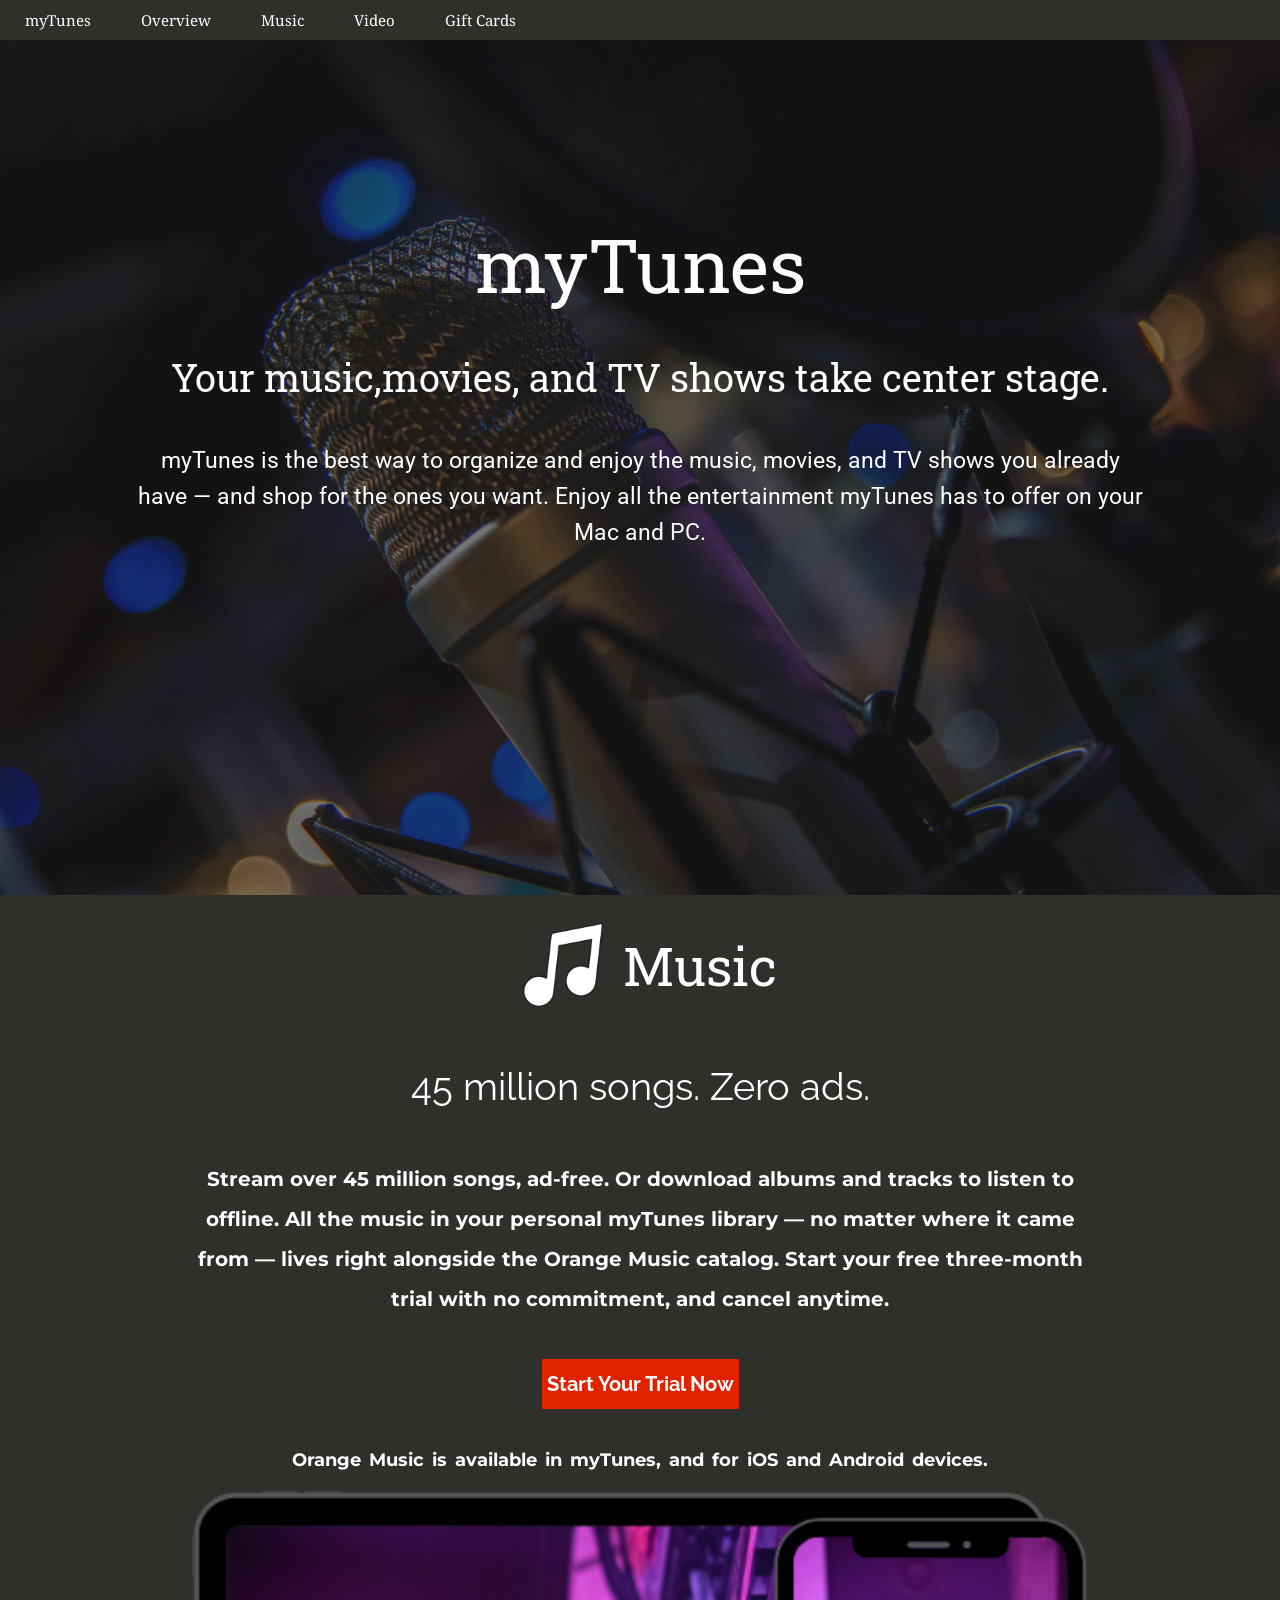
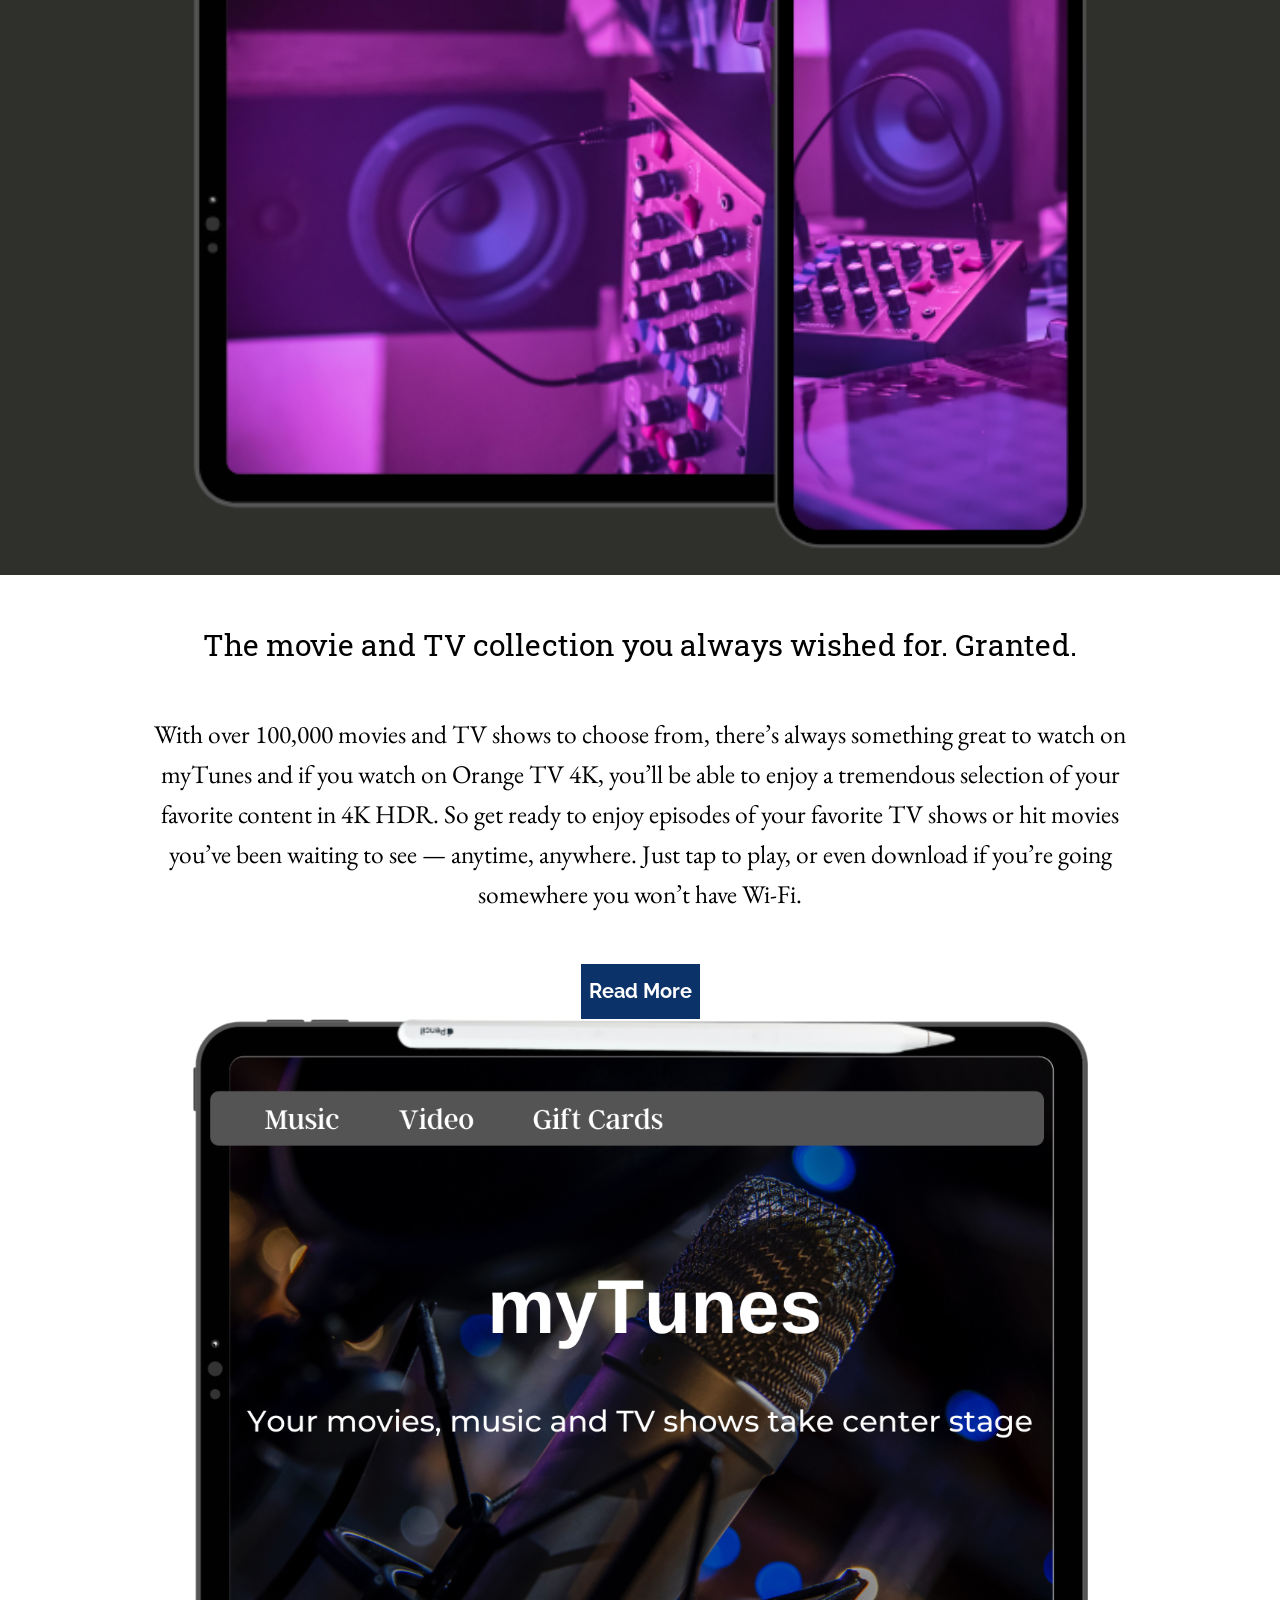
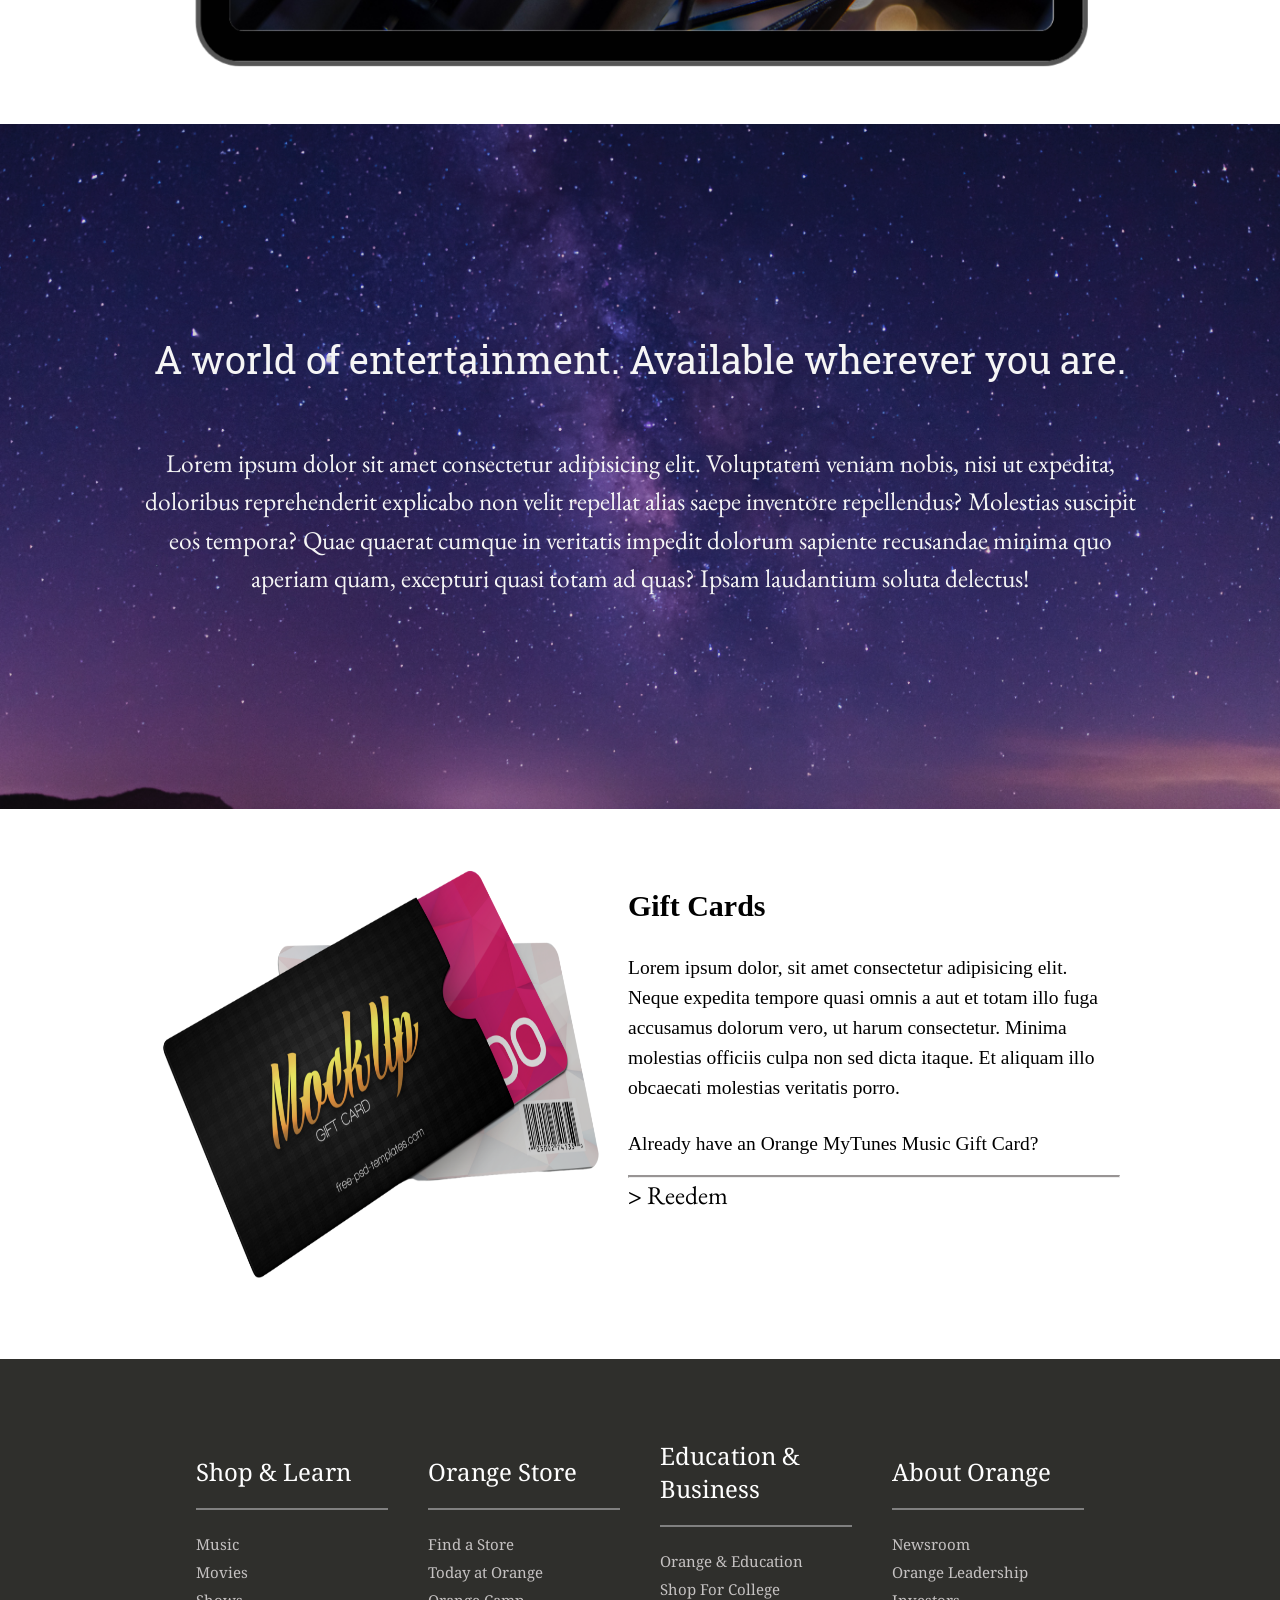
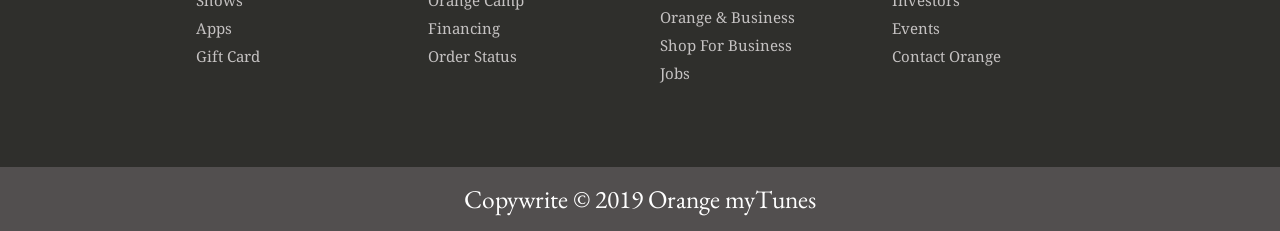
==== index.html @ 895fb359 "adding rename files" ====
<!DOCTYPE html>
<html lang="en">

<head>
    <meta charset="UTF-8">
    <meta http-equiv="X-UA-Compatible" content="IE=edge">
    <meta name="viewport" content="width=device-width, initial-scale=1.0">
    <title>music-store-page</title>
</head>
<link rel="stylesheet" href="music.css">
<link href="https://fonts.googleapis.com/css2?family=Noto+Serif&display=swap" rel="stylesheet">
<link href="https://fonts.googleapis.com/css2?family=Roboto+Slab:wght@500;600&display=swap" rel="stylesheet">
<link href="https://fonts.googleapis.com/css2?family=Roboto+Slab:wght@300;500;600&family=Roboto:wght@300&display=swap" rel="stylesheet">
<link href="https://fonts.googleapis.com/css2?family=Raleway:wght@600&display=swap" rel="stylesheet">
<link href="https://fonts.googleapis.com/css2?family=Montserrat:wght@300&family=Raleway:wght@200&display=swap" rel="stylesheet">
<link href="https://fonts.googleapis.com/css2?family=Montserrat:wght@300&family=Raleway:wght@200;500&display=swap" rel="stylesheet">
<link href="https://fonts.googleapis.com/css2?family=EB+Garamond&display=swap" rel="stylesheet">



<body>
    <header>
        <div class="navbar">
            <a href="#">
                <li>myTunes</li>
            </a>
            <a href="#">
                <li>Overview</li>
            </a>
            <a href="#">
                <li>Music</li>
            </a>
            <a href="#">
                <li>Video</li>
            </a>
            <a href="">
                <li>Gift Cards</li>
            </a>
        </div>
    </header>
    <section class="section-1">

        <div class="main">
            <div class="font-color" id="heading-1">
                myTunes
            </div>
            <div class="font-color" id="heading-2">
                Your music,movies, and TV shows take center stage.
            </div>
            <div class="font-color i" id="content">
                myTunes is the best way to organize and enjoy the music, movies, and TV shows you already have — and shop for the ones you want. Enjoy all the entertainment myTunes has to offer on your Mac and PC.
            </div>
        </div>

    </section>
    <section class="section-2">
        <div class="main-div ">
            <div class="music flex">
                <div class="logo">
                    <img src="/music-logo.png" alt="">
                </div>
                <div class="music-heading">
                    Music
                </div>
            </div>
            <div class="ads flex">
                45 million songs. Zero ads.
            </div>
            <div class="discription flex">
                Stream over 45 million songs, ad-free. Or download albums and tracks to listen to offline. All the music in your personal myTunes library — no matter where it came from — lives right alongside the Orange Music catalog. Start your free three-month trial
                with no commitment, and cancel anytime.
            </div>
            <div class="button-start flex">
                <button>Start Your Trial Now</button>
            </div>
            <div class="orange-heading flex">
                Orange Music is available in myTunes, and for iOS and Android devices.
            </div>
            <div class="image">
                <img src="/final-image.png" alt="">
            </div>

        </div>
    </section>
    <section class="section-3">

        <div class="row-1">
            The movie and TV collection you always wished for. Granted.
        </div>
        <div class="row-2">
            With over 100,000 movies and TV shows to choose from, there’s always something great to watch on myTunes and if you watch on Orange TV 4K, you’ll be able to enjoy a tremendous selection of your favorite content in 4K HDR. So get ready to enjoy episodes
            of your favorite TV shows or hit movies you’ve been waiting to see — anytime, anywhere. Just tap to play, or even download if you’re going somewhere you won’t have Wi-Fi.
        </div>
        <div class="button-read-more">
            <button>Read More</button>
        </div>
        <div class="image-2">
            <img src="/ipad-2-copy.png" alt="">
        </div>
    </section>
    <section class="section-4">
        <div class="world">
            A world of entertainment. Available wherever you are.
        </div>
        <div class="entertainment">
            Lorem ipsum dolor sit amet consectetur adipisicing elit. Voluptatem veniam nobis, nisi ut expedita, doloribus reprehenderit explicabo non velit repellat alias saepe inventore repellendus? Molestias suscipit eos tempora? Quae quaerat cumque in veritatis
            impedit dolorum sapiente recusandae minima quo aperiam quam, excepturi quasi totam ad quas? Ipsam laudantium soluta delectus!
        </div>
    </section>
    <section class="section-5">
        <div class="outside">
            <div class="column-1">
                <img src="/Untitled design (58).png" alt="">
            </div>
            <div class="column-2">
                <div class="first">
                    Gift Cards
                </div>
                <div class="second">
                    Lorem ipsum dolor, sit amet consectetur adipisicing elit. Neque expedita tempore quasi omnis a aut et totam illo fuga accusamus dolorum vero, ut harum consectetur. Minima molestias officiis culpa non sed dicta itaque. Et aliquam illo obcaecati molestias
                    veritatis porro.
                </div>
                <div class="third">
                    Already have an Orange MyTunes Music Gift Card?
                </div>

                <hr>
                <div class="reedem">
                    <div class="arrow">
                        >
                    </div>
                    <div class="arrow-2">
                        Reedem
                    </div>
                </div>

            </div>
    </section>
    <section class="section-6">
        <div class="one">
            <div class="part-1">
                Shop & Learn
            </div>
            <hr color="grey">
            <div class="part-2">
                <div class="class">
                    Music
                </div>
                <div class="class">
                    Movies
                </div>
                <div class="class">
                    Shows
                </div>
                <div class="class">
                    Apps
                </div>
                <div class="class">
                    Gift Card
                </div>

            </div>
        </div>
        <div class="one">
            <div class="part-1">
                Orange Store
            </div>
            <hr color="grey">
            <div class="part-2">
                <div class="class">
                    Find a Store
                </div>
                <div class="class">
                    Today at Orange
                </div>
                <div class="class">
                    Orange Camp
                </div>
                <div class="class">
                    Financing
                </div>
                <div class="class">
                    Order Status
                </div>

            </div>

        </div>
        <div class="one">
            <div class="part-1">
                Education & Business
            </div>
            <hr color="grey">
            <div class="part-2">
                <div class="class">
                    Orange & Education
                </div>
                <div class="class">
                    Shop For College
                </div>
                <div class="class">
                    Orange & Business
                </div>
                <div class="class">
                    Shop For Business
                </div>
                <div class="class">
                    Jobs

                </div>

            </div>

        </div>
        <div class="one">
            <div class="part-1">
                About Orange
            </div>
            <hr color="grey">
            <div class="part-2">
                <div class="class">
                    Newsroom
                </div>
                <div class="class">
                    Orange Leadership
                </div>
                <div class="class">
                    Investors
                </div>
                <div class="class">
                    Events
                </div>
                <div class="class">

                    Contact Orange
                </div>

            </div>

        </div>

    </section>
    <footer>
        Copywrite &copy; 2019 Orange myTunes
    </footer>
</body>

</html>
---- music.css ----
* {
    margin: 0;
    padding: 0;
    font-size: 15px;
}

body {
    background-color: rgb(47 47 44);
    margin: 0;
    padding: 0;
    scroll-behavior: smooth;
}

.navbar {
    list-style: none;
    display: flex;
}

.navbar a {
    color: white;
    text-decoration: none;
    font-family: 'Noto Serif', serif;
    margin: 10px 25px;
}

.navbar a li {
    font-size: 1rem;
}

.section-1::before {
    content: " ";
    height: 95vh;
    width: 100%;
    background: rgb(47 47 44) url('/mytunes.jpg') no-repeat center/cover;
    position: absolute;
    z-index: -1;
    opacity: 0.6;
}

.section-1 {
    color: white;
    height: 95vh;
    width: 100%;
}

.main {
    height: 80%;
    display: flex;
    flex-direction: column;
    justify-content: center;
    align-items: center;
}

.font-color {
    margin: 20px 0px;
    font-family: 'Roboto Slab', serif;
}

#heading-1 {
    font-size: 5rem;
}

#heading-2 {
    font-size: 2.5rem;
}

#content {
    width: 79%;
    font-family: 'Roboto', sans-serif;
    text-align: center;
    font-size: 1.5rem;
    text-align: center;
    line-height: 160%;
}

.logo {
    height: 10vh;
    margin: 5px 15px;
}

.logo img {
    height: 100%;
    width: 100%;
}

.section-2 {
    color: white;
    display: flex;
    justify-content: center;
}

.main-div {
    width: 70%;
}

.music {
    font-family: 'Roboto Slab', serif;
    margin: 20px 0px;
}

.ads {
    font-family: 'Raleway', sans-serif;
    font-size: 2.5rem;
    margin: 50px 20px;
}

.discription {
    font-family: 'Montserrat', sans-serif;
    text-align: center;
    font-size: 1.3rem;
    font-weight: bold;
    line-height: 40px;
}

.music-heading {
    font-size: 3.5rem;
}

.button-start {
    margin: 40px 0px;
}

.button-start button {
    background-color: #e02200;
    font-family: 'Raleway', sans-serif;
    color: white;
    height: 50px;
    font-weight: bold;
    font-size: 1.3rem;
    border: none;
    padding: 5px 5px;
}

.orange-heading {
    font-size: 1.2rem;
    font-family: 'Montserrat', sans-serif;
    word-spacing: 3px;
    font-weight: bold;
}

.flex {
    display: flex;
    align-items: center;
    justify-content: center;
}

.image {
    display: flex;
    align-items: flex-start;
}

.image img {
    padding: 20px 0px;
    height: 100%;
    width: 100%;
}

.section-3 {
    background-color: white;
    display: flex;
    flex-direction: column;
    align-items: center;
}

.row-1 {
    font-size: 2rem;
    font-family: 'Roboto Slab', serif;
    padding: 50px 0px;
}

.row-2 {
    width: 80%;
    font-family: 'EB Garamond', serif;
    font-size: 1.7rem;
    line-height: 40px;
    text-align: center;
}

.button-read-more {
    margin-top: 50px;
}

.button-read-more button {
    background-color: #022b63f5;
    font-family: 'Raleway', sans-serif;
    color: white;
    height: 55px;
    font-weight: bold;
    font-size: 1.3rem;
    border: none;
    padding: 8px 8px;
}

.image-2 {
    width: 70%;
    padding-bottom: 50px;
}

.image-2 img {
    width: 100%;
    height: 100%;
}

.section-4::before {
    content: " ";
    background: url('/tyler-clemmensen-DQ_KYf1LF6E-unsplash.jpg') no-repeat center/cover;
    position: absolute;
    height: 70vh;
    width: 100%;
    z-index: -1;
    opacity: 0.8;
    padding: 50px 0px;
}

.section-4 {
    color: whitesmoke;
    display: flex;
    flex-direction: column;
    align-items: center;
    justify-content: center;
    height: 65vh;
    width: 100%;
    padding: 50px 0px;
}

.world {
    font-size: 2.5rem;
    font-family: 'Roboto Slab', serif;
}

.entertainment {
    font-family: 'EB Garamond', serif;
    width: 80%;
    font-size: 1.7rem;
    text-align: center;
    margin-top: 60px;
    line-height: 150%;
}

.section-5 {
    background-color: white;
    display: flex;
    justify-content: center;
}

.outside {
    display: flex;
    justify-content: center;
    margin: 50px 0px;
}

.column-1 {
    height: 50vh;
    width: 35%;
}

.column-1 img {
    height: 100%;
    width: 100%;
}

.column-2 {
    width: 40%;
}

.first {
    font-size: 2rem;
    font-weight: bold;
    padding: 30px 20px;
}

.second {
    font-size: 1.3rem;
    line-height: 30px;
    padding: 0px 20px;
}

.third {
    font-size: 1.3rem;
    padding: 0px 20px;
    padding-top: 30px;
}

.column-2 hr {
    border-top: rgba(133, 128, 128, 0.842) solid 2px;
    margin: 20px 0px 0px 20px;
}

.reedem {
    font-family: 'EB Garamond', serif;
    display: flex;
    padding-left: 20px;
}

.arrow {
    font-size: 1.7rem;
    font-weight: bolder;
}

.arrow-2 {
    padding-left: 5px;
    font-size: 1.7rem;
}

.section-6 {
    font-family: 'Noto Serif', serif;
    color: white;
    display: flex;
    justify-content: center;
}

.one {
    width: 15%;
    display: flex;
    flex-direction: column;
    justify-content: center;
    margin: 50px 20px;
    padding: 30px 0px;
}

.one hr {
    margin: 20px 0px;
}

.part-1 {
    font-size: 1.6rem;
}

.class {
    padding: 4px 0px;
}

.part-2 {
    color: rgb(197, 194, 194);
    font-size: 2rem;
}

footer {
    font-family: 'EB Garamond', serif;
    background-color: rgb(82, 79, 79);
    color: white;
    display: flex;
    justify-content: center;
    font-size: 1.7rem;
    padding: 15px 0px;
}
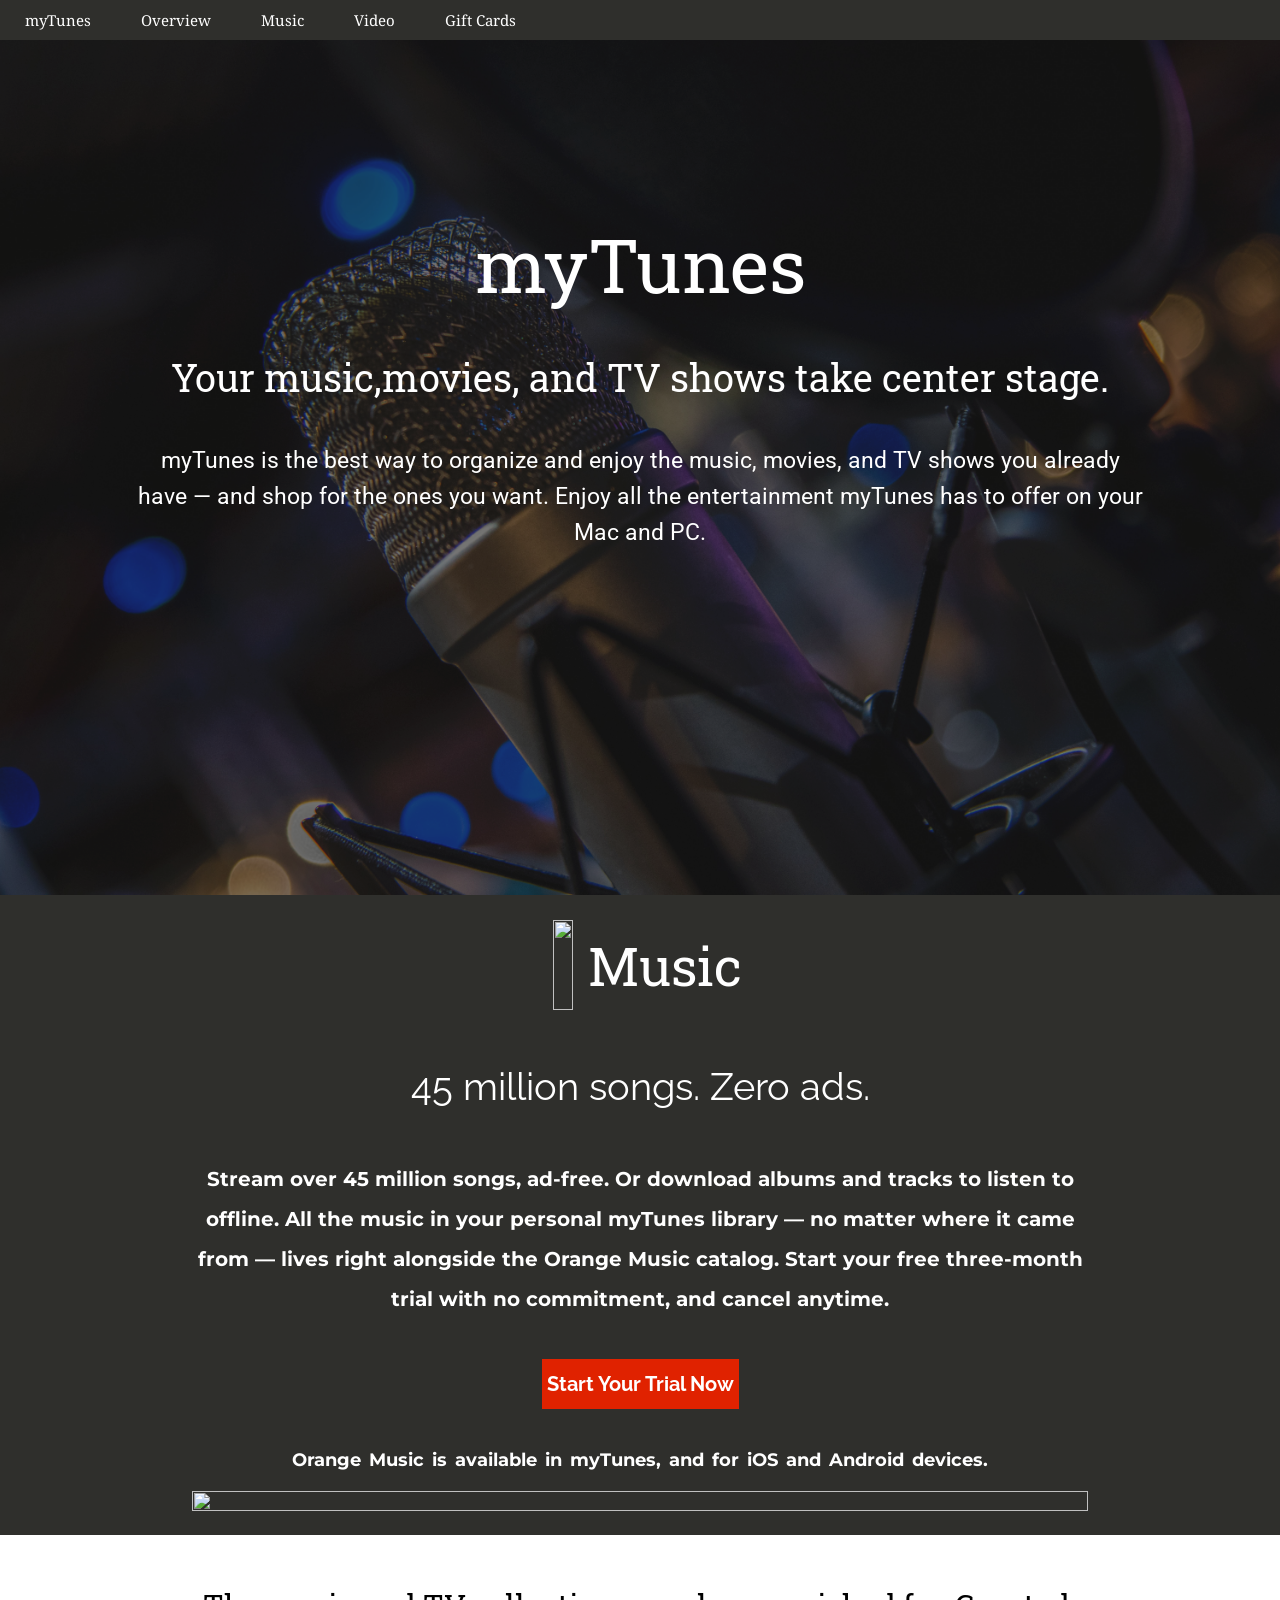
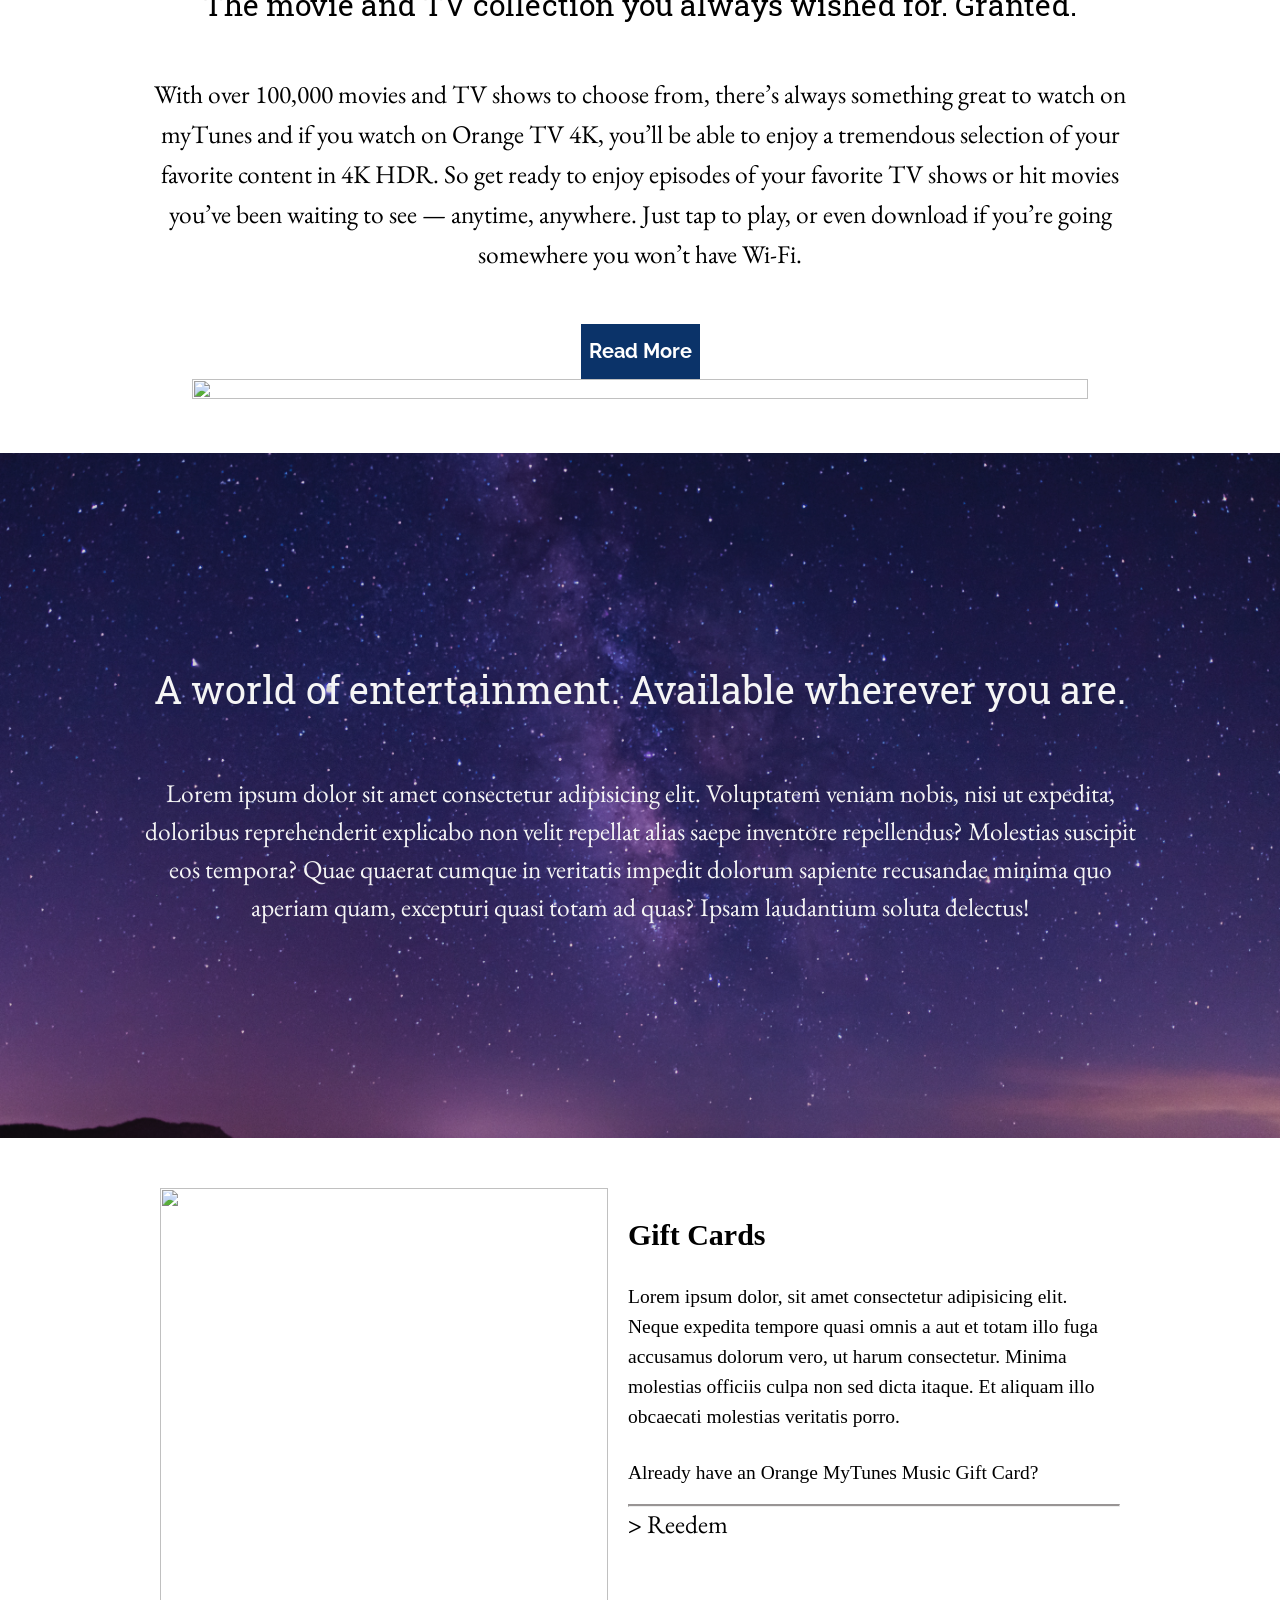
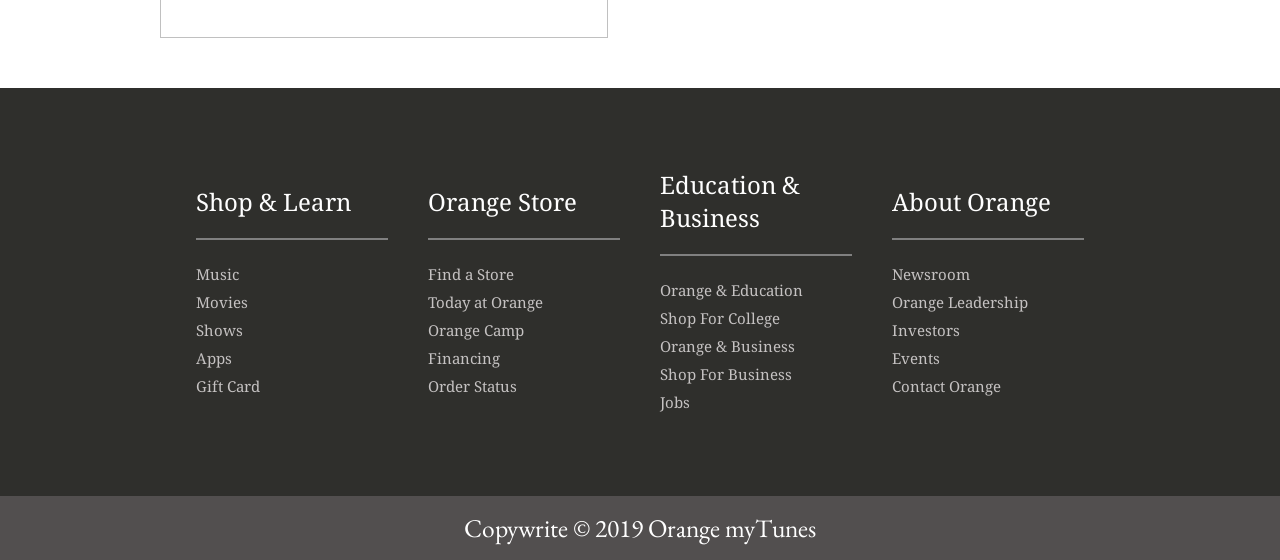
==== commit 7baae5b1: "adding some more changes" ====
--- a/index.html
+++ b/index.html
@@ -7,7 +7,7 @@
     <meta name="viewport" content="width=device-width, initial-scale=1.0">
     <title>music-store-page</title>
 </head>
-<link rel="stylesheet" href="music.css">
+<link rel="stylesheet" href="style.css">
 <link href="https://fonts.googleapis.com/css2?family=Noto+Serif&display=swap" rel="stylesheet">
 <link href="https://fonts.googleapis.com/css2?family=Roboto+Slab:wght@500;600&display=swap" rel="stylesheet">
 <link href="https://fonts.googleapis.com/css2?family=Roboto+Slab:wght@300;500;600&family=Roboto:wght@300&display=swap" rel="stylesheet">
@@ -57,7 +57,7 @@
         <div class="main-div ">
             <div class="music flex">
                 <div class="logo">
-                    <img src="/music-logo.png" alt="">
+                    <img src="/music-logo.PNG" alt="">
                 </div>
                 <div class="music-heading">
                     Music
@@ -77,7 +77,7 @@
                 Orange Music is available in myTunes, and for iOS and Android devices.
             </div>
             <div class="image">
-                <img src="/final-image.png" alt="">
+                <img src="/final-image.PNG" alt="">
             </div>
 
         </div>
@@ -95,7 +95,7 @@
             <button>Read More</button>
         </div>
         <div class="image-2">
-            <img src="/ipad-2-copy.png" alt="">
+            <img src="/ipad-2-copy.PNG" alt="">
         </div>
     </section>
     <section class="section-4">
@@ -110,7 +110,7 @@
     <section class="section-5">
         <div class="outside">
             <div class="column-1">
-                <img src="/Untitled design (58).png" alt="">
+                <img src="/Untitled design (58).PNG" alt="">
             </div>
             <div class="column-2">
                 <div class="first">
--- a/style.css
+++ b/style.css
@@ -0,0 +1,346 @@
+* {
+    margin: 0;
+    padding: 0;
+    font-size: 15px;
+}
+
+body {
+    background-color: rgb(47 47 44);
+    margin: 0;
+    padding: 0;
+    scroll-behavior: smooth;
+}
+
+.navbar {
+    list-style: none;
+    display: flex;
+}
+
+.navbar a {
+    color: white;
+    text-decoration: none;
+    font-family: 'Noto Serif', serif;
+    margin: 10px 25px;
+}
+
+.navbar a li {
+    font-size: 1rem;
+}
+
+.section-1::before {
+    content: " ";
+    height: 95vh;
+    width: 100%;
+    background: rgb(47 47 44) url('/mytunes.jpg') no-repeat center/cover;
+    position: absolute;
+    z-index: -1;
+    opacity: 0.6;
+}
+
+.section-1 {
+    color: white;
+    height: 95vh;
+    width: 100%;
+}
+
+.main {
+    height: 80%;
+    display: flex;
+    flex-direction: column;
+    justify-content: center;
+    align-items: center;
+}
+
+.font-color {
+    margin: 20px 0px;
+    font-family: 'Roboto Slab', serif;
+}
+
+#heading-1 {
+    font-size: 5rem;
+}
+
+#heading-2 {
+    font-size: 2.5rem;
+}
+
+#content {
+    width: 79%;
+    font-family: 'Roboto', sans-serif;
+    text-align: center;
+    font-size: 1.5rem;
+    text-align: center;
+    line-height: 160%;
+}
+
+.logo {
+    height: 10vh;
+    margin: 5px 15px;
+}
+
+.logo img {
+    height: 100%;
+    width: 100%;
+}
+
+.section-2 {
+    color: white;
+    display: flex;
+    justify-content: center;
+}
+
+.main-div {
+    width: 70%;
+}
+
+.music {
+    font-family: 'Roboto Slab', serif;
+    margin: 20px 0px;
+}
+
+.ads {
+    font-family: 'Raleway', sans-serif;
+    font-size: 2.5rem;
+    margin: 50px 20px;
+}
+
+.discription {
+    font-family: 'Montserrat', sans-serif;
+    text-align: center;
+    font-size: 1.3rem;
+    font-weight: bold;
+    line-height: 40px;
+}
+
+.music-heading {
+    font-size: 3.5rem;
+}
+
+.button-start {
+    margin: 40px 0px;
+}
+
+.button-start button {
+    background-color: #e02200;
+    font-family: 'Raleway', sans-serif;
+    color: white;
+    height: 50px;
+    font-weight: bold;
+    font-size: 1.3rem;
+    border: none;
+    padding: 5px 5px;
+}
+
+.orange-heading {
+    font-size: 1.2rem;
+    font-family: 'Montserrat', sans-serif;
+    word-spacing: 3px;
+    font-weight: bold;
+}
+
+.flex {
+    display: flex;
+    align-items: center;
+    justify-content: center;
+}
+
+.image {
+    display: flex;
+    align-items: flex-start;
+}
+
+.image img {
+    padding: 20px 0px;
+    height: 100%;
+    width: 100%;
+}
+
+.section-3 {
+    background-color: white;
+    display: flex;
+    flex-direction: column;
+    align-items: center;
+}
+
+.row-1 {
+    font-size: 2rem;
+    font-family: 'Roboto Slab', serif;
+    padding: 50px 0px;
+}
+
+.row-2 {
+    width: 80%;
+    font-family: 'EB Garamond', serif;
+    font-size: 1.7rem;
+    line-height: 40px;
+    text-align: center;
+}
+
+.button-read-more {
+    margin-top: 50px;
+}
+
+.button-read-more button {
+    background-color: #022b63f5;
+    font-family: 'Raleway', sans-serif;
+    color: white;
+    height: 55px;
+    font-weight: bold;
+    font-size: 1.3rem;
+    border: none;
+    padding: 8px 8px;
+}
+
+.image-2 {
+    width: 70%;
+    padding-bottom: 50px;
+}
+
+.image-2 img {
+    width: 100%;
+    height: 100%;
+}
+
+.section-4::before {
+    content: " ";
+    background: url('/tyler-clemmensen-DQ_KYf1LF6E-unsplash.jpg') no-repeat center/cover;
+    position: absolute;
+    height: 70vh;
+    width: 100%;
+    z-index: -1;
+    opacity: 0.8;
+    padding: 50px 0px;
+}
+
+.section-4 {
+    color: whitesmoke;
+    display: flex;
+    flex-direction: column;
+    align-items: center;
+    justify-content: center;
+    height: 65vh;
+    width: 100%;
+    padding: 50px 0px;
+}
+
+.world {
+    font-size: 2.5rem;
+    font-family: 'Roboto Slab', serif;
+}
+
+.entertainment {
+    font-family: 'EB Garamond', serif;
+    width: 80%;
+    font-size: 1.7rem;
+    text-align: center;
+    margin-top: 60px;
+    line-height: 150%;
+}
+
+.section-5 {
+    background-color: white;
+    display: flex;
+    justify-content: center;
+}
+
+.outside {
+    display: flex;
+    justify-content: center;
+    margin: 50px 0px;
+}
+
+.column-1 {
+    height: 50vh;
+    width: 35%;
+}
+
+.column-1 img {
+    height: 100%;
+    width: 100%;
+}
+
+.column-2 {
+    width: 40%;
+}
+
+.first {
+    font-size: 2rem;
+    font-weight: bold;
+    padding: 30px 20px;
+}
+
+.second {
+    font-size: 1.3rem;
+    line-height: 30px;
+    padding: 0px 20px;
+}
+
+.third {
+    font-size: 1.3rem;
+    padding: 0px 20px;
+    padding-top: 30px;
+}
+
+.column-2 hr {
+    border-top: rgba(133, 128, 128, 0.842) solid 2px;
+    margin: 20px 0px 0px 20px;
+}
+
+.reedem {
+    font-family: 'EB Garamond', serif;
+    display: flex;
+    padding-left: 20px;
+}
+
+.arrow {
+    font-size: 1.7rem;
+    font-weight: bolder;
+}
+
+.arrow-2 {
+    padding-left: 5px;
+    font-size: 1.7rem;
+}
+
+.section-6 {
+    font-family: 'Noto Serif', serif;
+    color: white;
+    display: flex;
+    justify-content: center;
+}
+
+.one {
+    width: 15%;
+    display: flex;
+    flex-direction: column;
+    justify-content: center;
+    margin: 50px 20px;
+    padding: 30px 0px;
+}
+
+.one hr {
+    margin: 20px 0px;
+}
+
+.part-1 {
+    font-size: 1.6rem;
+}
+
+.class {
+    padding: 4px 0px;
+}
+
+.part-2 {
+    color: rgb(197, 194, 194);
+    font-size: 2rem;
+}
+
+footer {
+    font-family: 'EB Garamond', serif;
+    background-color: rgb(82, 79, 79);
+    color: white;
+    display: flex;
+    justify-content: center;
+    font-size: 1.7rem;
+    padding: 15px 0px;
+}
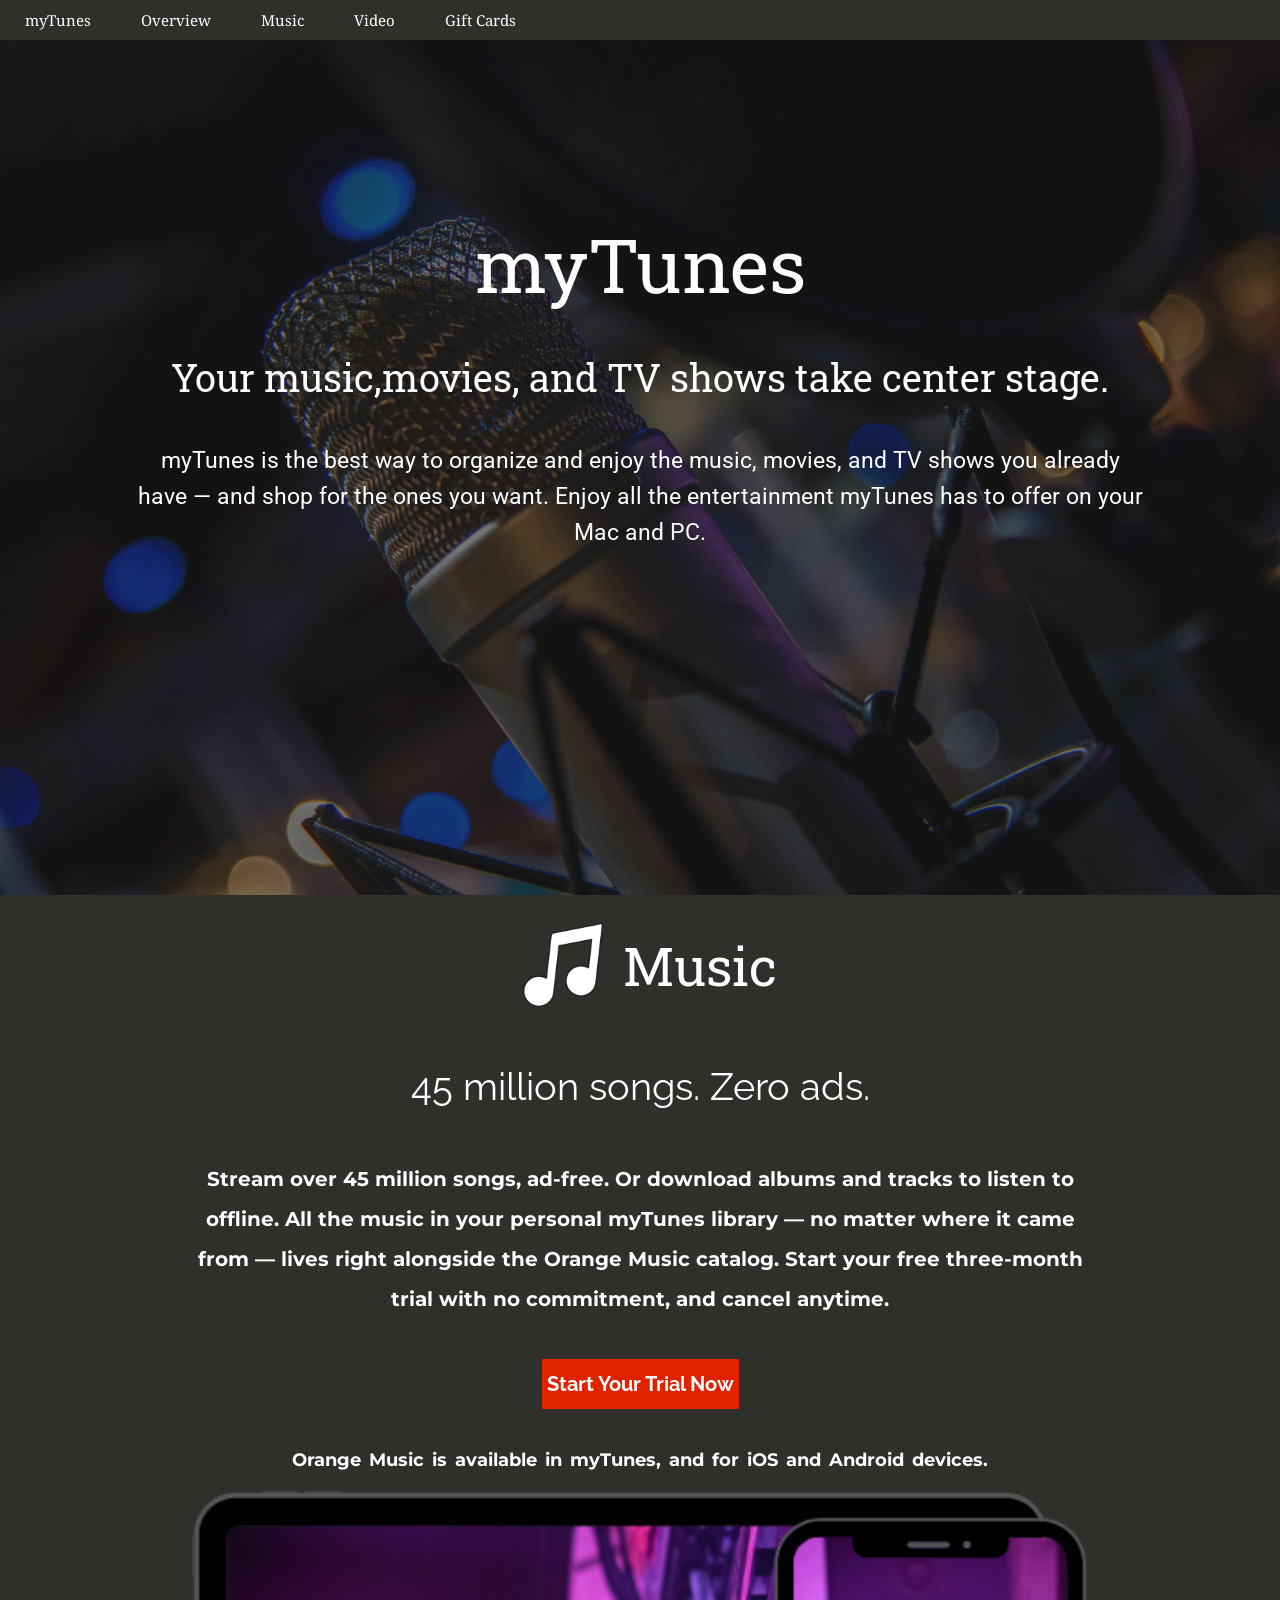
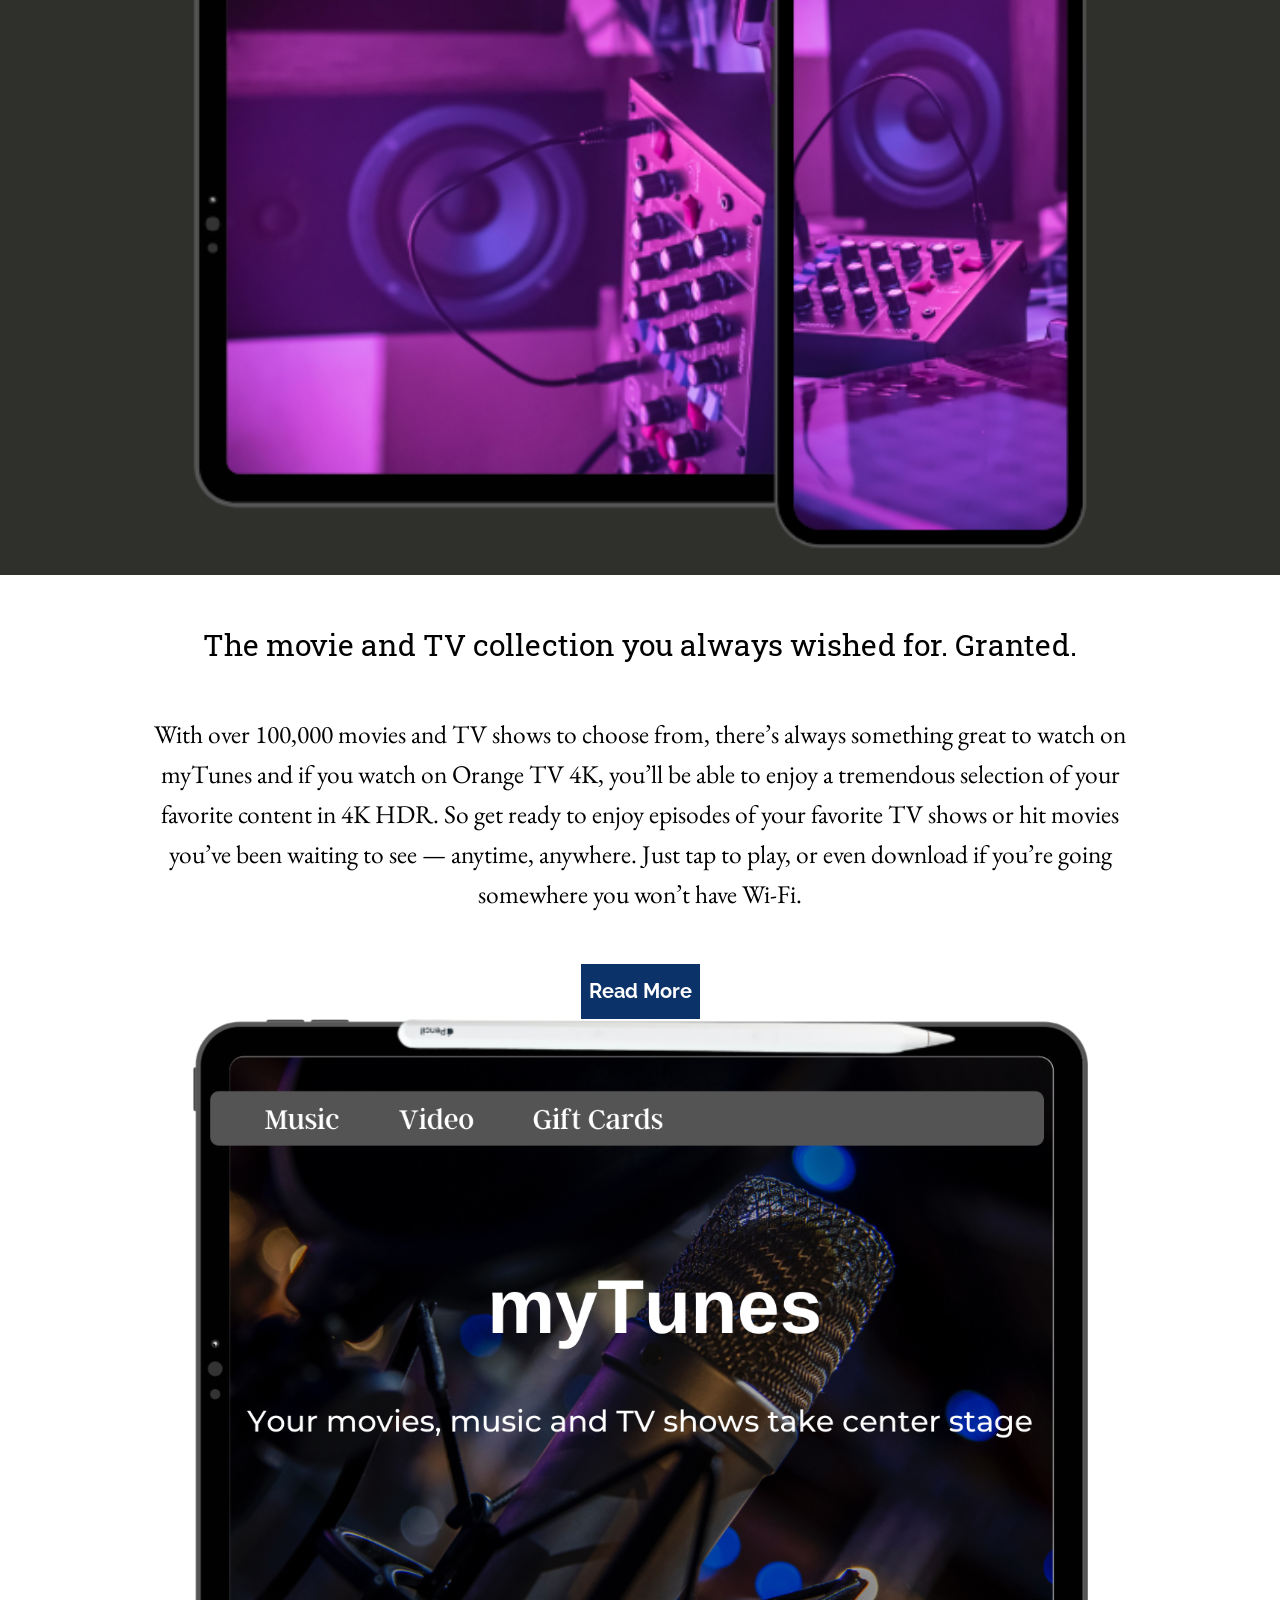
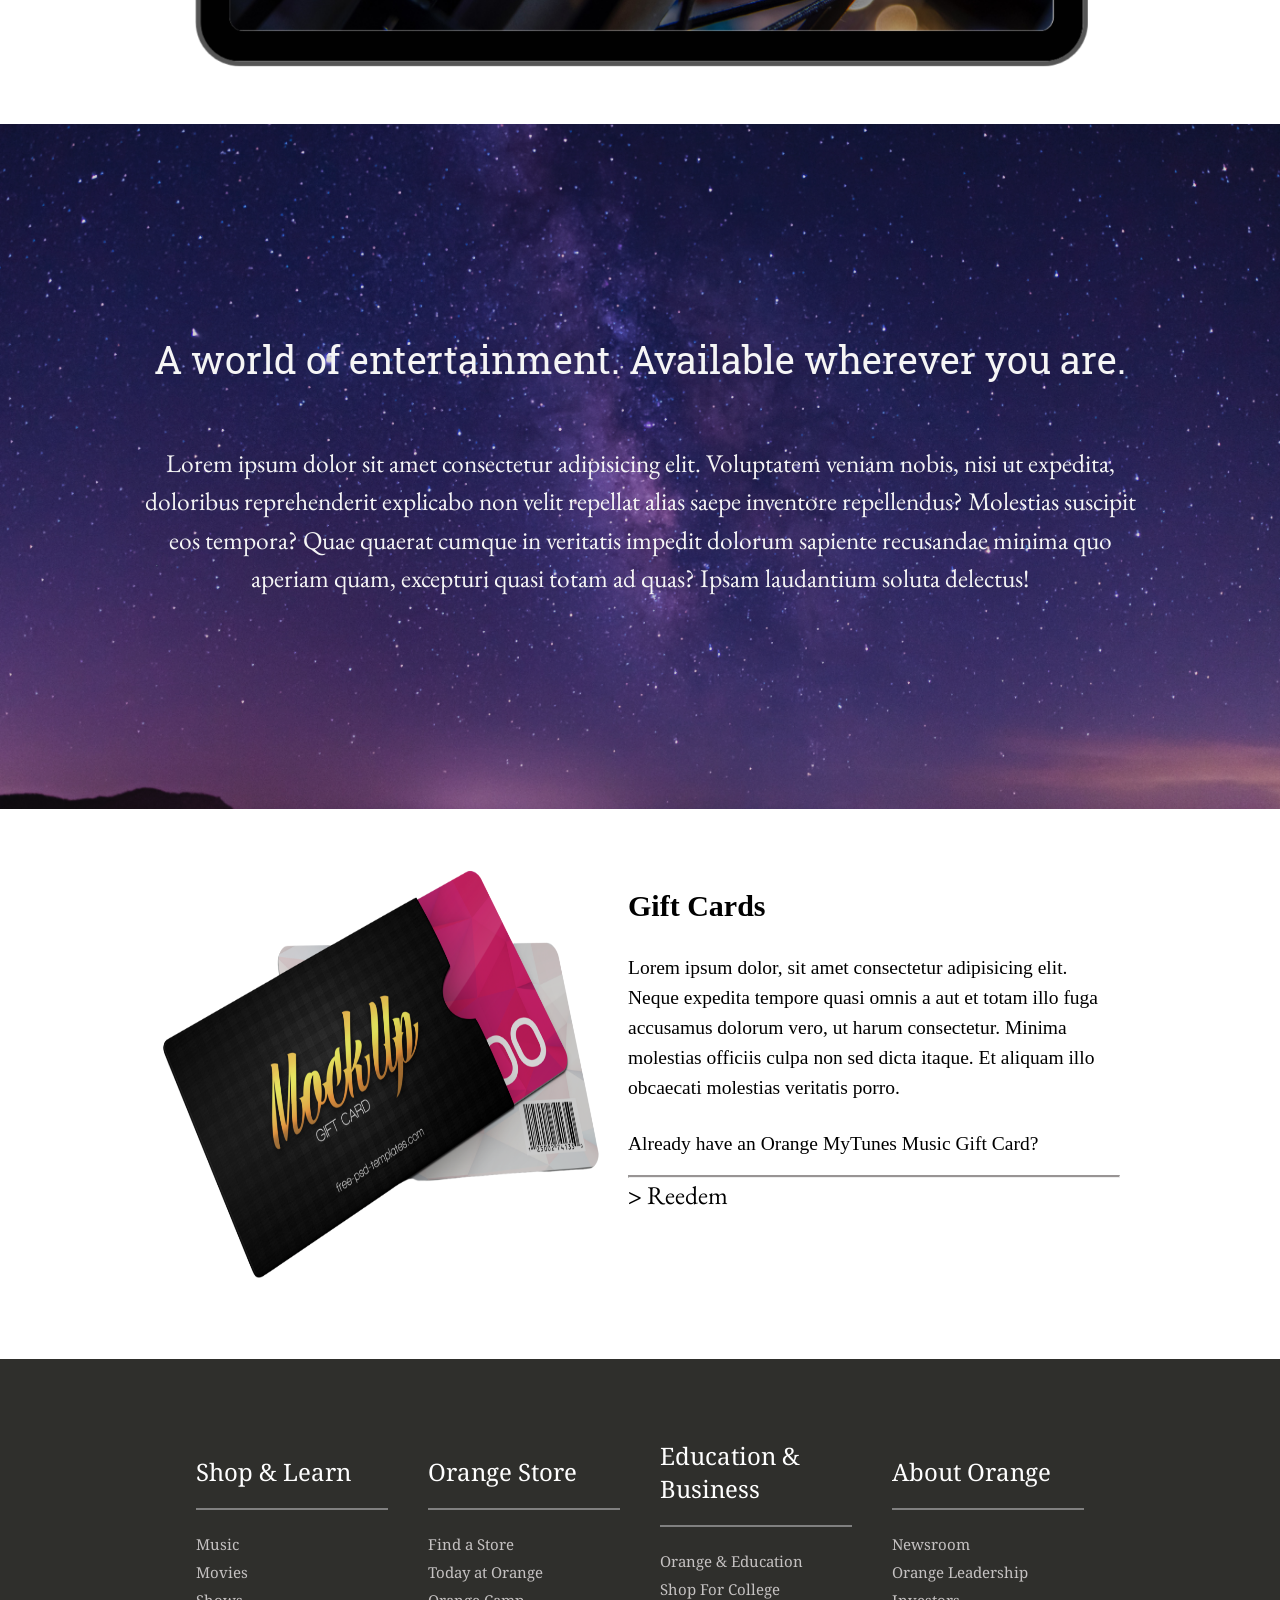
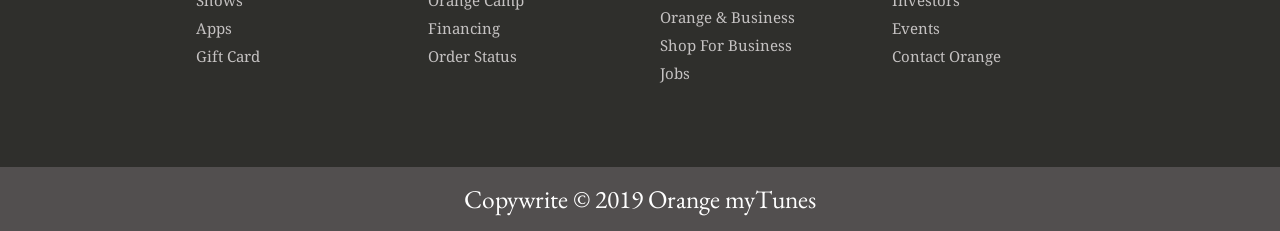
==== commit 0cd17268: "adding all files" ====
--- a/index.html
+++ b/index.html
@@ -6,15 +6,16 @@
     <meta http-equiv="X-UA-Compatible" content="IE=edge">
     <meta name="viewport" content="width=device-width, initial-scale=1.0">
     <title>music-store-page</title>
+    <link rel="stylesheet" href="style.css">
+    <link href="https://fonts.googleapis.com/css2?family=Noto+Serif&display=swap" rel="stylesheet">
+    <link href="https://fonts.googleapis.com/css2?family=Roboto+Slab:wght@500;600&display=swap" rel="stylesheet">
+    <link href="https://fonts.googleapis.com/css2?family=Roboto+Slab:wght@300;500;600&family=Roboto:wght@300&display=swap" rel="stylesheet">
+    <link href="https://fonts.googleapis.com/css2?family=Raleway:wght@600&display=swap" rel="stylesheet">
+    <link href="https://fonts.googleapis.com/css2?family=Montserrat:wght@300&family=Raleway:wght@200&display=swap" rel="stylesheet">
+    <link href="https://fonts.googleapis.com/css2?family=Montserrat:wght@300&family=Raleway:wght@200;500&display=swap" rel="stylesheet">
+    <link href="https://fonts.googleapis.com/css2?family=EB+Garamond&display=swap" rel="stylesheet">
 </head>
-<link rel="stylesheet" href="style.css">
-<link href="https://fonts.googleapis.com/css2?family=Noto+Serif&display=swap" rel="stylesheet">
-<link href="https://fonts.googleapis.com/css2?family=Roboto+Slab:wght@500;600&display=swap" rel="stylesheet">
-<link href="https://fonts.googleapis.com/css2?family=Roboto+Slab:wght@300;500;600&family=Roboto:wght@300&display=swap" rel="stylesheet">
-<link href="https://fonts.googleapis.com/css2?family=Raleway:wght@600&display=swap" rel="stylesheet">
-<link href="https://fonts.googleapis.com/css2?family=Montserrat:wght@300&family=Raleway:wght@200&display=swap" rel="stylesheet">
-<link href="https://fonts.googleapis.com/css2?family=Montserrat:wght@300&family=Raleway:wght@200;500&display=swap" rel="stylesheet">
-<link href="https://fonts.googleapis.com/css2?family=EB+Garamond&display=swap" rel="stylesheet">
+
 
 
 
@@ -57,7 +58,7 @@
         <div class="main-div ">
             <div class="music flex">
                 <div class="logo">
-                    <img src="/music-logo.PNG" alt="">
+                    <img src="music-logo.png" alt="">
                 </div>
                 <div class="music-heading">
                     Music
@@ -77,7 +78,7 @@
                 Orange Music is available in myTunes, and for iOS and Android devices.
             </div>
             <div class="image">
-                <img src="/final-image.PNG" alt="">
+                <img src="final-image.png" alt="">
             </div>
 
         </div>
@@ -95,7 +96,7 @@
             <button>Read More</button>
         </div>
         <div class="image-2">
-            <img src="/ipad-2-copy.PNG" alt="">
+            <img src="ipad-2-copy.png" alt="">
         </div>
     </section>
     <section class="section-4">
@@ -110,7 +111,7 @@
     <section class="section-5">
         <div class="outside">
             <div class="column-1">
-                <img src="/Untitled design (58).PNG" alt="">
+                <img src="Untitled design (58).png" alt="">
             </div>
             <div class="column-2">
                 <div class="first">
--- a/style.css
+++ b/style.css
@@ -31,7 +31,7 @@
     content: " ";
     height: 95vh;
     width: 100%;
-    background: rgb(47 47 44) url('/mytunes.jpg') no-repeat center/cover;
+    background: rgb(47 47 44) url('mytunes.jpg') no-repeat center/cover;
     position: absolute;
     z-index: -1;
     opacity: 0.6;
@@ -203,7 +203,7 @@
 
 .section-4::before {
     content: " ";
-    background: url('/tyler-clemmensen-DQ_KYf1LF6E-unsplash.jpg') no-repeat center/cover;
+    background: url('tyler-clemmensen-DQ_KYf1LF6E-unsplash.jpg') no-repeat center/cover;
     position: absolute;
     height: 70vh;
     width: 100%;
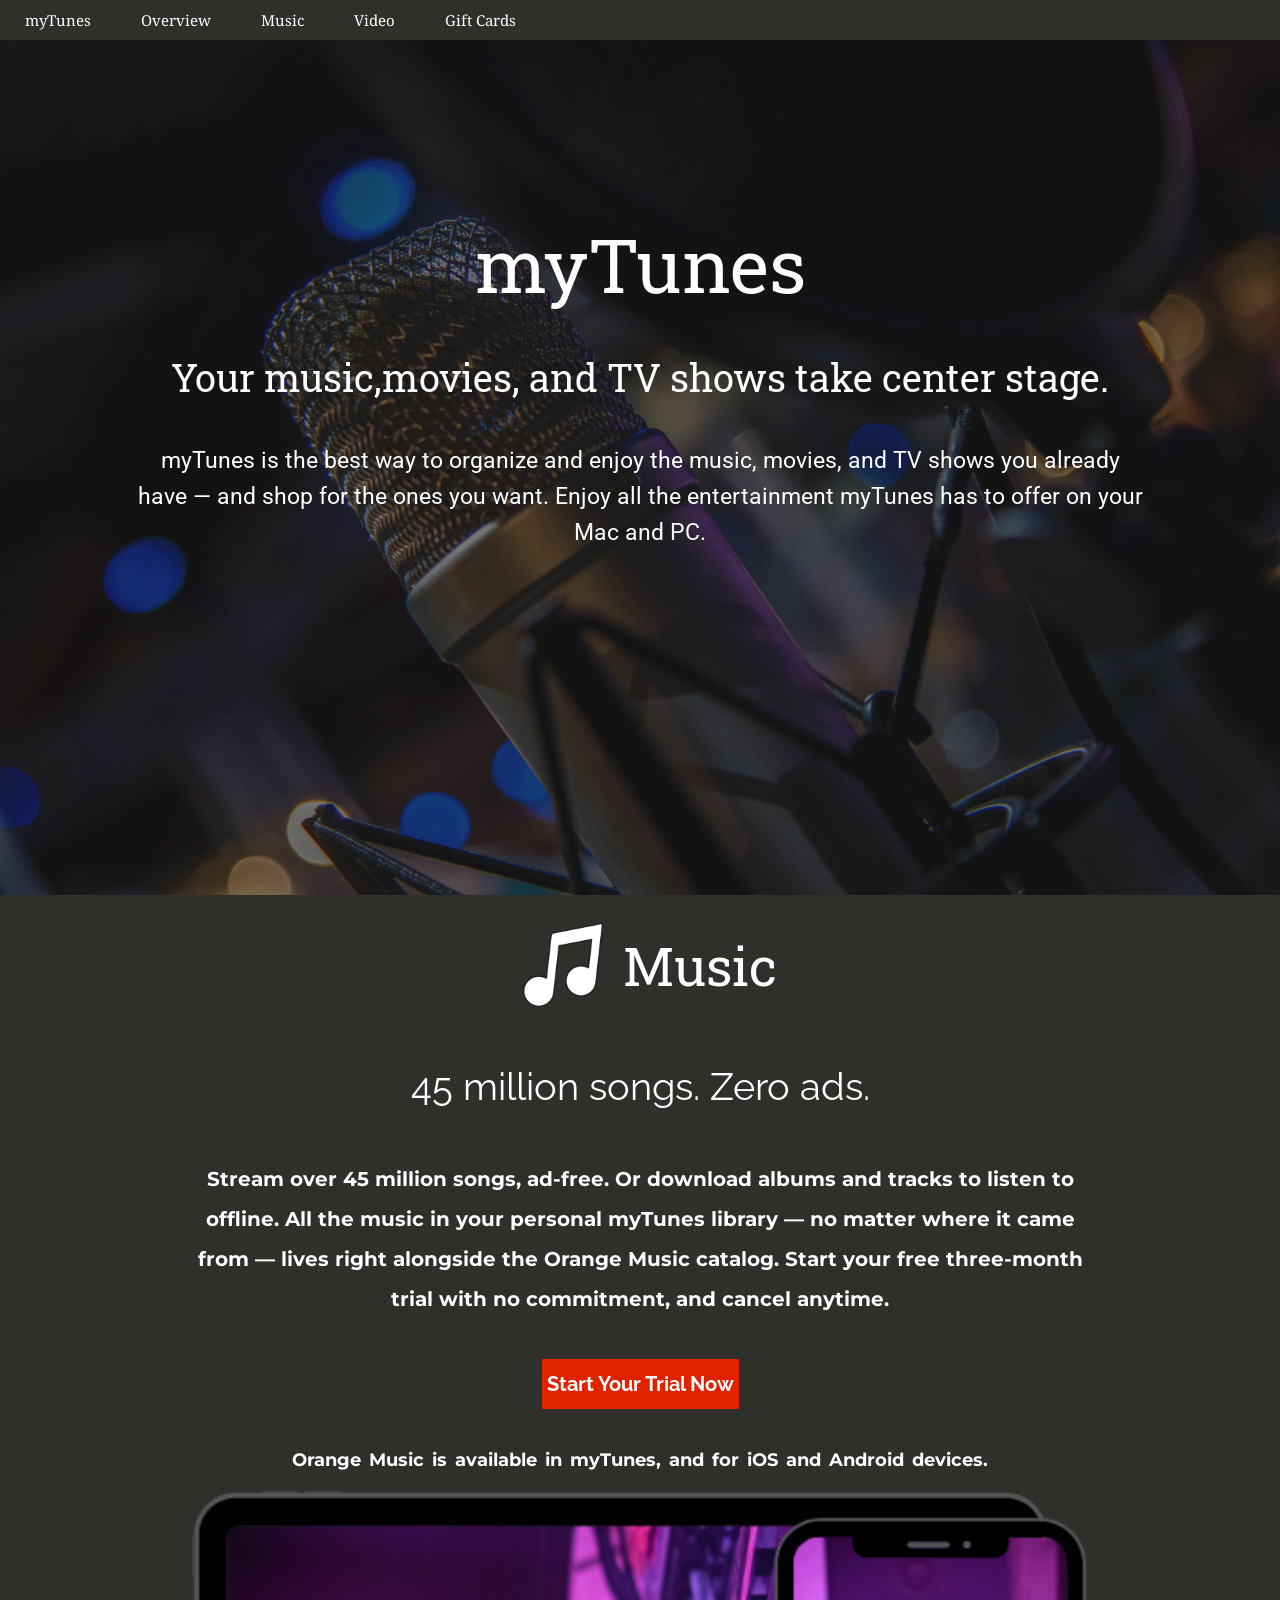
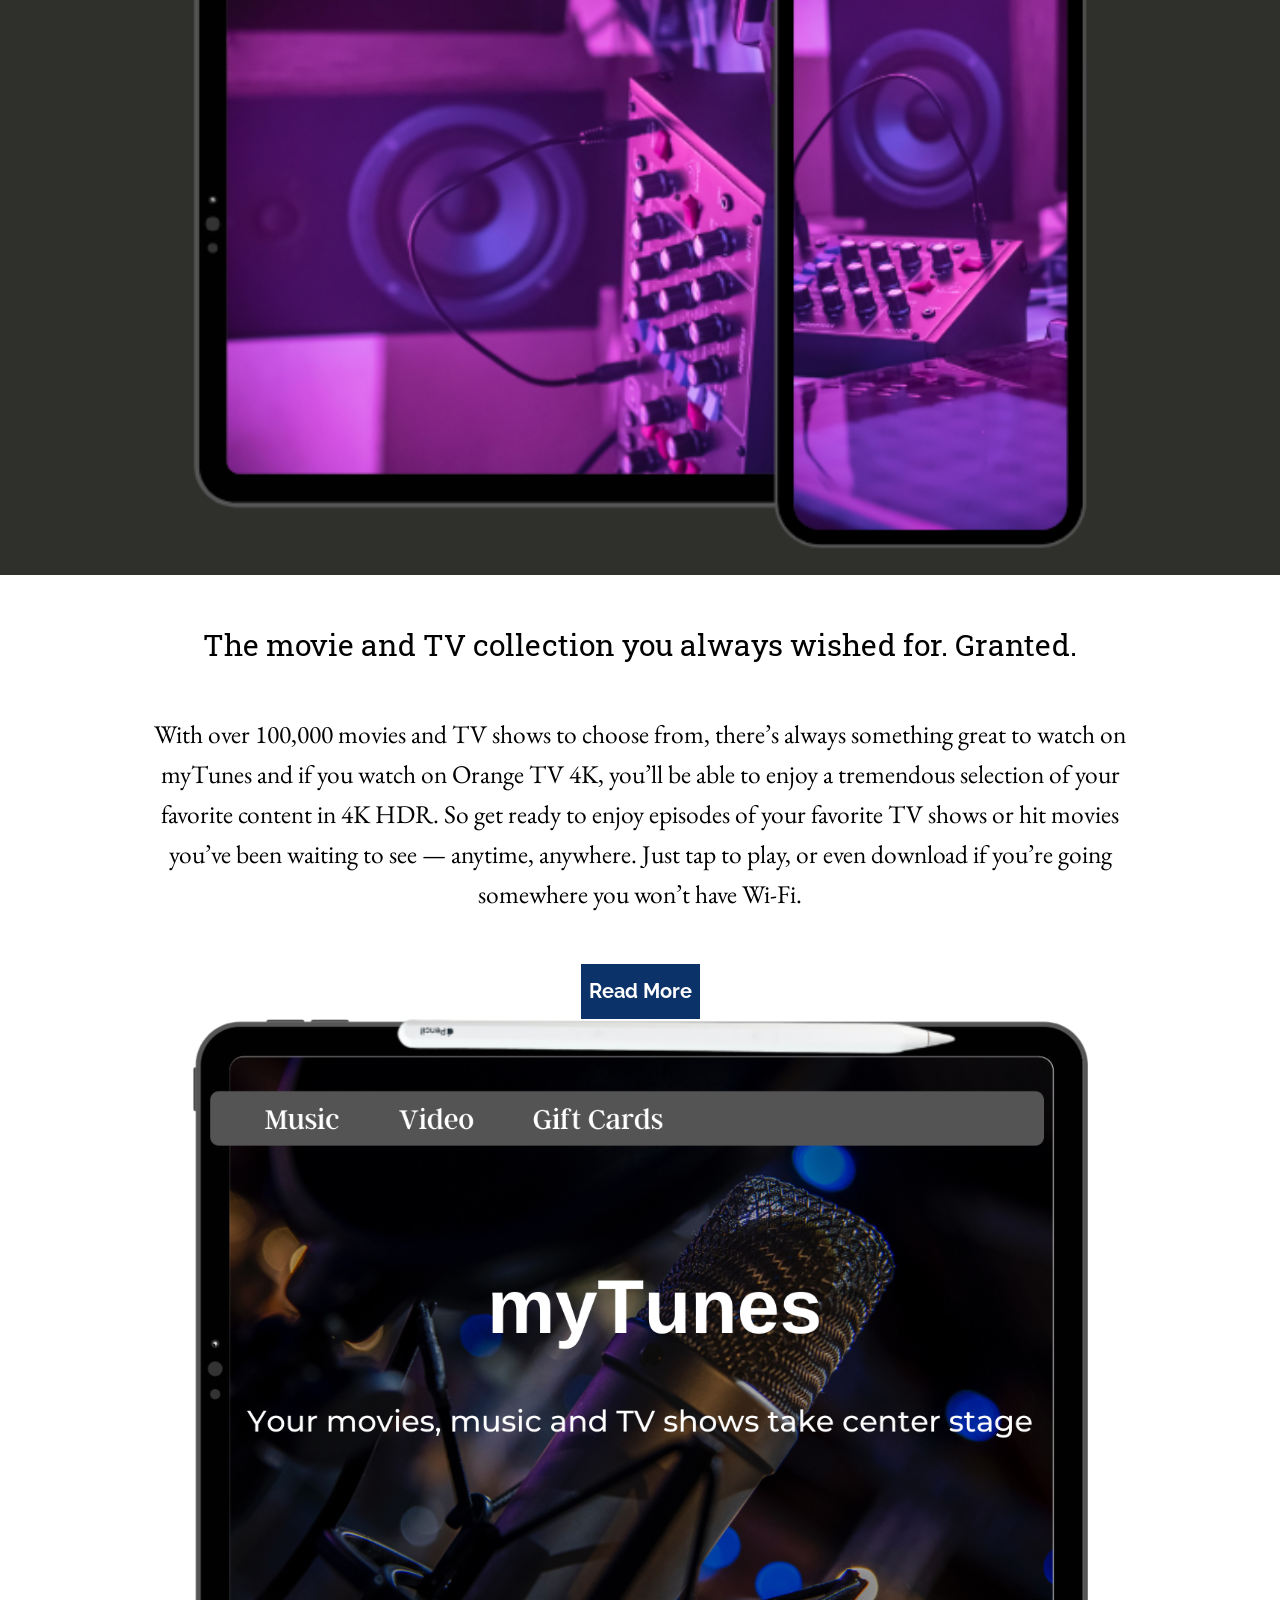
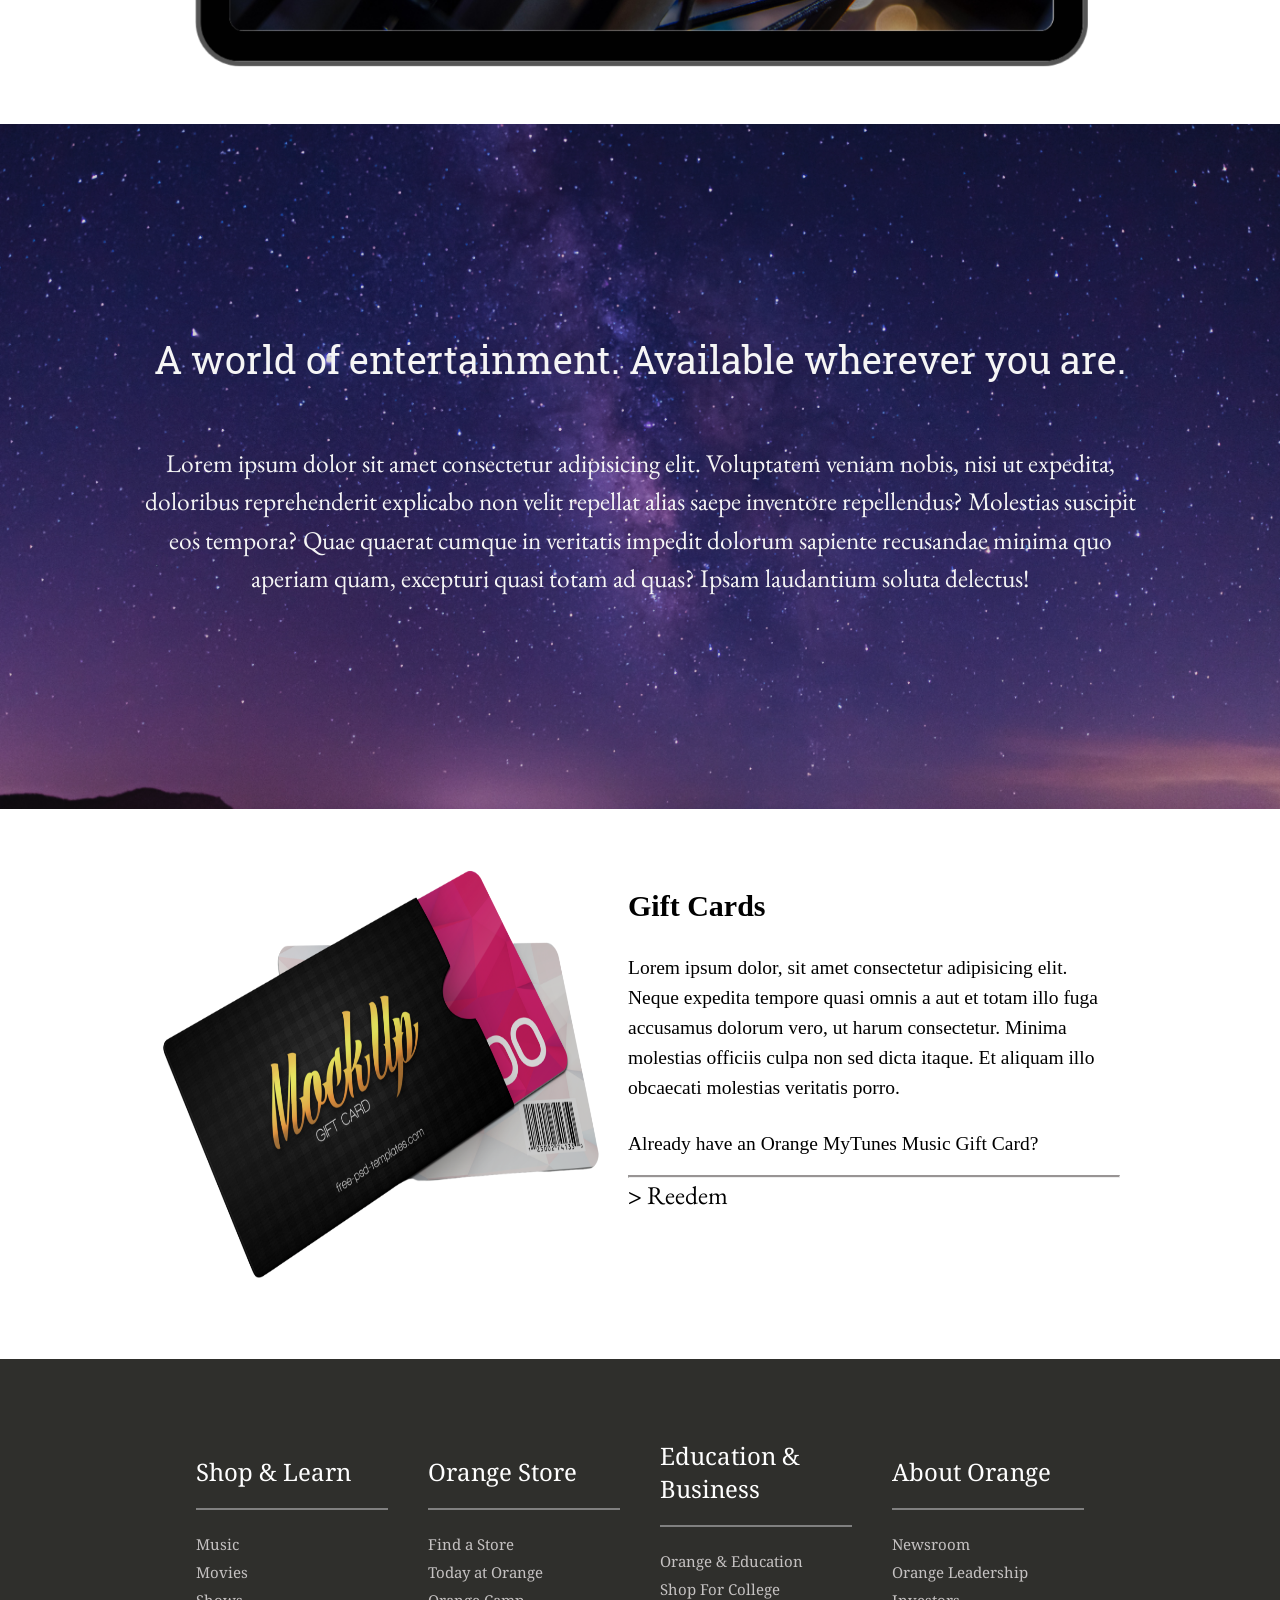
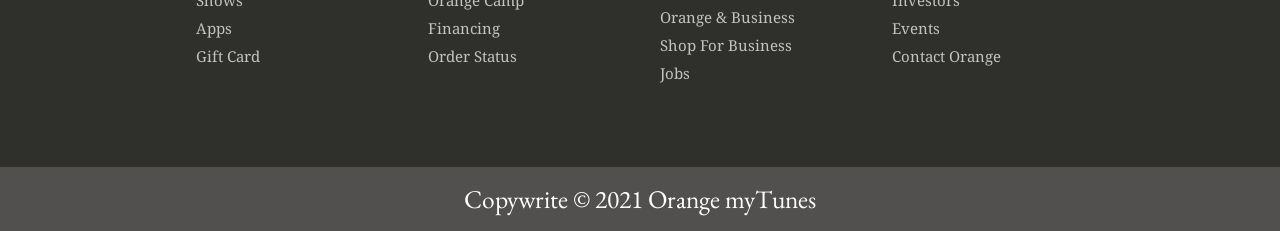
==== commit 65124f0f: "changing year from 2019 to 2021" ====
--- a/index.html
+++ b/index.html
@@ -242,7 +242,7 @@
 
     </section>
     <footer>
-        Copywrite &copy; 2019 Orange myTunes
+        Copywrite &copy; 2021 Orange myTunes
     </footer>
 </body>
 
